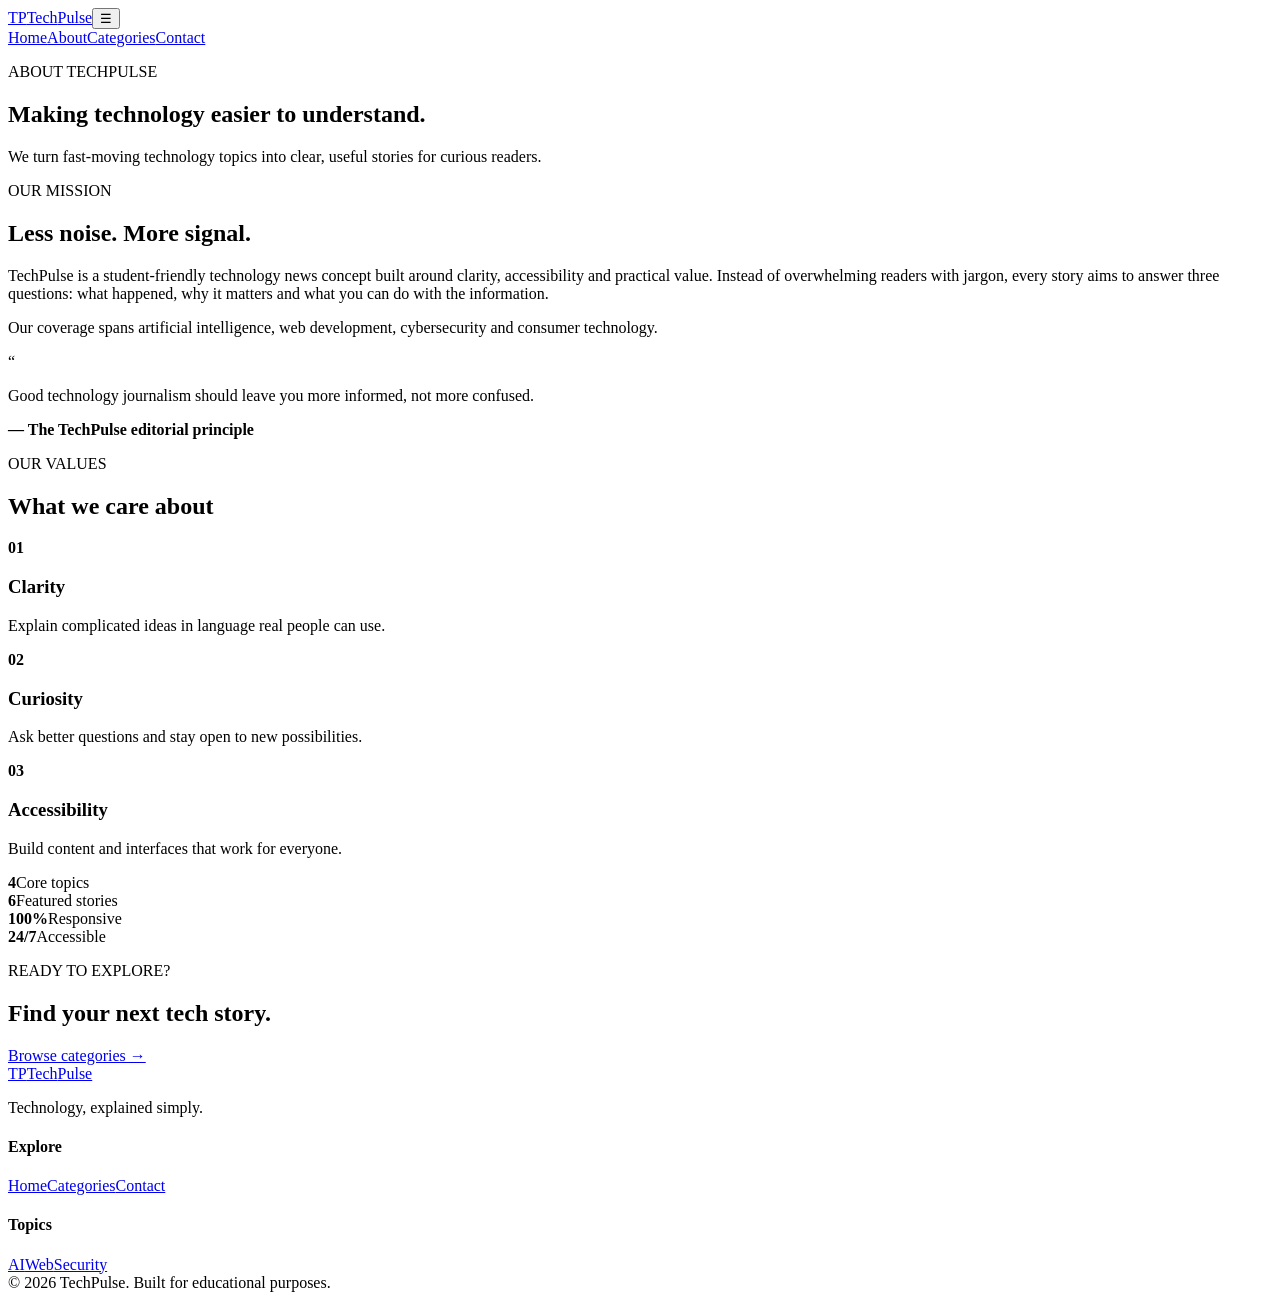
==== about.html @ f01180f7 "Add TechPulse final project" ====
<!DOCTYPE html>
<html lang="en">
<head>
  <meta charset="UTF-8"><meta name="viewport" content="width=device-width, initial-scale=1.0">
  <meta name="description" content="Learn about TechPulse and its mission to make technology news easy to understand.">
  <title>About | TechPulse</title><link rel="stylesheet" href="css/style.css">
</head>
<body>
<header class="site-header"><div class="container nav-wrap"><a class="brand" href="index.html"><span class="brand-mark">TP</span><span>Tech<span>Pulse</span></span></a><button class="menu-toggle" aria-label="Toggle navigation" aria-expanded="false">☰</button><nav class="nav"><a href="index.html">Home</a><a class="active" href="about.html">About</a><a href="services.html">Categories</a><a href="contact.html">Contact</a></nav></div></header>
<main>
<section class="page-hero"><div class="container"><p class="eyebrow">ABOUT TECHPULSE</p><h1>Making technology <span>easier to understand.</span></h1><p>We turn fast-moving technology topics into clear, useful stories for curious readers.</p></div></section>
<section class="section"><div class="container two-col"><div><p class="eyebrow">OUR MISSION</p><h2>Less noise. More signal.</h2><p>TechPulse is a student-friendly technology news concept built around clarity, accessibility and practical value. Instead of overwhelming readers with jargon, every story aims to answer three questions: what happened, why it matters and what you can do with the information.</p><p>Our coverage spans artificial intelligence, web development, cybersecurity and consumer technology.</p></div><div class="quote-card"><div class="quote-mark">“</div><p>Good technology journalism should leave you more informed, not more confused.</p><strong>— The TechPulse editorial principle</strong></div></div></section>
<section class="section muted"><div class="container"><div class="section-head"><div><p class="eyebrow">OUR VALUES</p><h2>What we care about</h2></div></div><div class="value-grid"><div class="value"><b>01</b><h3>Clarity</h3><p>Explain complicated ideas in language real people can use.</p></div><div class="value"><b>02</b><h3>Curiosity</h3><p>Ask better questions and stay open to new possibilities.</p></div><div class="value"><b>03</b><h3>Accessibility</h3><p>Build content and interfaces that work for everyone.</p></div></div><div class="stats-grid"><div><strong>4</strong><span>Core topics</span></div><div><strong>6</strong><span>Featured stories</span></div><div><strong>100%</strong><span>Responsive</span></div><div><strong>24/7</strong><span>Accessible</span></div></div><div class="about-cta"><div><p class="eyebrow">READY TO EXPLORE?</p><h2>Find your next tech story.</h2></div><a class="btn" href="services.html">Browse categories →</a></div></div></section>
</main>
<footer class="footer"><div class="container footer-grid"><div><a class="brand" href="index.html"><span class="brand-mark">TP</span><span>Tech<span>Pulse</span></span></a><p>Technology, explained simply.</p></div><div><h4>Explore</h4><a href="index.html">Home</a><a href="services.html">Categories</a><a href="contact.html">Contact</a></div><div><h4>Topics</h4><a href="services.html#ai">AI</a><a href="services.html#web">Web</a><a href="services.html#security">Security</a></div></div><div class="container copyright">© 2026 TechPulse. Built for educational purposes.</div></footer>
<script src="js/script.js"></script></body></html>
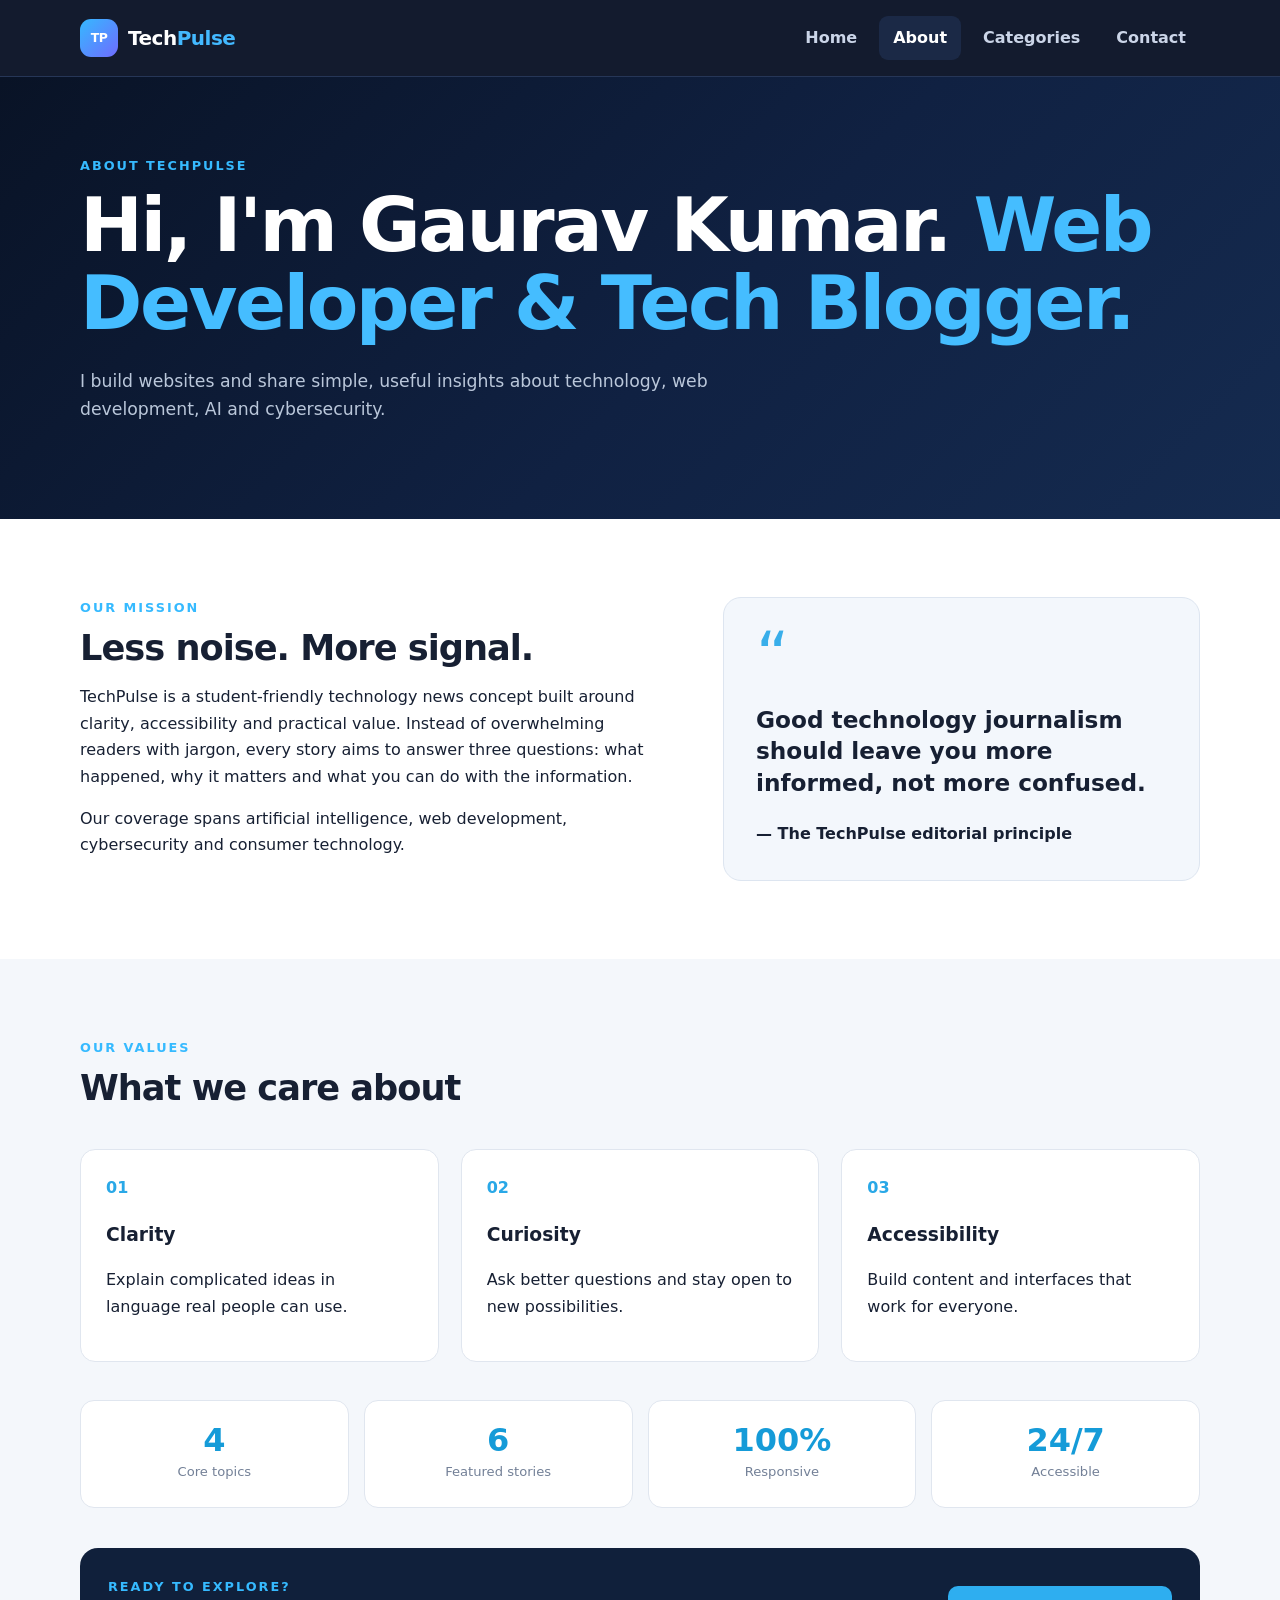
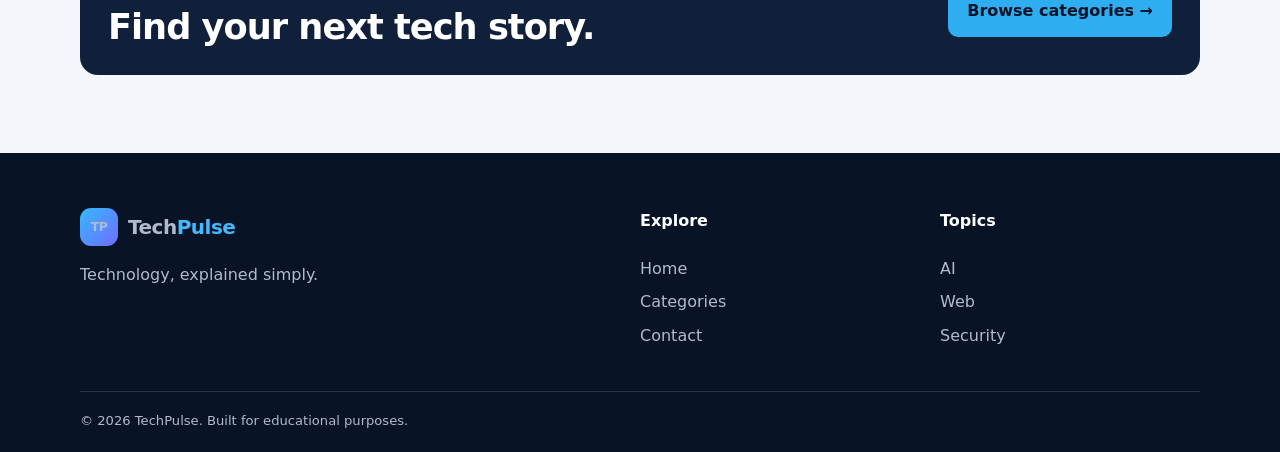
==== commit 1b5dc671: "Update about.html" ====
--- a/about.html
+++ b/about.html
@@ -8,9 +8,9 @@
 <body>
 <header class="site-header"><div class="container nav-wrap"><a class="brand" href="index.html"><span class="brand-mark">TP</span><span>Tech<span>Pulse</span></span></a><button class="menu-toggle" aria-label="Toggle navigation" aria-expanded="false">☰</button><nav class="nav"><a href="index.html">Home</a><a class="active" href="about.html">About</a><a href="services.html">Categories</a><a href="contact.html">Contact</a></nav></div></header>
 <main>
-<section class="page-hero"><div class="container"><p class="eyebrow">ABOUT TECHPULSE</p><h1>Making technology <span>easier to understand.</span></h1><p>We turn fast-moving technology topics into clear, useful stories for curious readers.</p></div></section>
+<section class="page-hero"><div class="container"><p class="eyebrow">ABOUT TECHPULSE</p><h1>Hi, I'm Gaurav Kumar. <span>Web Developer & Tech Blogger.</span></h1><p>I build websites and share simple, useful insights about technology, web development, AI and cybersecurity.</p></div></section>
 <section class="section"><div class="container two-col"><div><p class="eyebrow">OUR MISSION</p><h2>Less noise. More signal.</h2><p>TechPulse is a student-friendly technology news concept built around clarity, accessibility and practical value. Instead of overwhelming readers with jargon, every story aims to answer three questions: what happened, why it matters and what you can do with the information.</p><p>Our coverage spans artificial intelligence, web development, cybersecurity and consumer technology.</p></div><div class="quote-card"><div class="quote-mark">“</div><p>Good technology journalism should leave you more informed, not more confused.</p><strong>— The TechPulse editorial principle</strong></div></div></section>
 <section class="section muted"><div class="container"><div class="section-head"><div><p class="eyebrow">OUR VALUES</p><h2>What we care about</h2></div></div><div class="value-grid"><div class="value"><b>01</b><h3>Clarity</h3><p>Explain complicated ideas in language real people can use.</p></div><div class="value"><b>02</b><h3>Curiosity</h3><p>Ask better questions and stay open to new possibilities.</p></div><div class="value"><b>03</b><h3>Accessibility</h3><p>Build content and interfaces that work for everyone.</p></div></div><div class="stats-grid"><div><strong>4</strong><span>Core topics</span></div><div><strong>6</strong><span>Featured stories</span></div><div><strong>100%</strong><span>Responsive</span></div><div><strong>24/7</strong><span>Accessible</span></div></div><div class="about-cta"><div><p class="eyebrow">READY TO EXPLORE?</p><h2>Find your next tech story.</h2></div><a class="btn" href="services.html">Browse categories →</a></div></div></section>
 </main>
 <footer class="footer"><div class="container footer-grid"><div><a class="brand" href="index.html"><span class="brand-mark">TP</span><span>Tech<span>Pulse</span></span></a><p>Technology, explained simply.</p></div><div><h4>Explore</h4><a href="index.html">Home</a><a href="services.html">Categories</a><a href="contact.html">Contact</a></div><div><h4>Topics</h4><a href="services.html#ai">AI</a><a href="services.html#web">Web</a><a href="services.html#security">Security</a></div></div><div class="container copyright">© 2026 TechPulse. Built for educational purposes.</div></footer>
-<script src="js/script.js"></script></body></html>+<script src="js/script.js"></script></body></html>
--- a/css/style.css
+++ b/css/style.css
@@ -0,0 +1,12 @@
+*{box-sizing:border-box}html{scroll-behavior:smooth}body{margin:0;font-family:Inter,system-ui,-apple-system,BlinkMacSystemFont,"Segoe UI",sans-serif;color:#172033;background:#fff;line-height:1.65}a{text-decoration:none;color:inherit}.container{width:min(1120px,92%);margin:auto}.site-header{position:sticky;top:0;z-index:50;background:rgba(10,18,38,.96);backdrop-filter:blur(12px);color:#fff;border-bottom:1px solid #263657}.nav-wrap{min-height:76px;display:flex;align-items:center;justify-content:space-between}.brand{display:flex;align-items:center;gap:10px;font-size:1.25rem;font-weight:800;letter-spacing:-.5px}.brand>span:last-child>span{color:#43b9ff}.brand-mark{display:grid;place-items:center;width:38px;height:38px;border-radius:11px;background:linear-gradient(135deg,#35b9ff,#6f6cff);font-size:.78rem}.nav{display:flex;gap:8px;align-items:center}.nav a{padding:9px 14px;border-radius:9px;color:#cbd5e8;font-weight:600}.nav a:hover,.nav a.active{color:#fff;background:#1b2946}.menu-toggle{display:none;background:none;border:0;color:#fff;font-size:1.6rem}.hero,.page-hero{background:linear-gradient(135deg,#091326 0%,#102142 55%,#152b50 100%);color:#fff}.hero{padding:88px 0}.hero-grid{display:grid;grid-template-columns:1.1fr .9fr;gap:50px;align-items:center}.eyebrow{margin:0 0 10px;color:#36baff;font-size:.8rem;font-weight:800;letter-spacing:2px}.hero h1,.page-hero h1{font-size:clamp(2.5rem,6vw,4.7rem);line-height:1.04;letter-spacing:-2.5px;margin:0 0 24px}.hero h1 span,.page-hero h1 span{color:#45bdff}.hero-copy{max-width:640px;color:#b9c6dc;font-size:1.1rem;margin-bottom:32px}.btn{display:inline-block;border:0;border-radius:10px;padding:12px 19px;background:#2eaef0;color:#061326;font-weight:800;cursor:pointer;transition:.2s}.btn:hover{transform:translateY(-2px);filter:brightness(1.08)}.hero-art{height:360px;position:relative;display:grid;place-items:center}.core{width:140px;height:140px;border-radius:50%;display:grid;place-items:center;text-align:center;background:linear-gradient(135deg,#45c4ff,#726dff);box-shadow:0 0 70px rgba(59,184,255,.35);font-size:2rem;font-weight:900;line-height:1}.core small{font-size:.65rem;letter-spacing:2px}.orbit{position:absolute;border:1px solid rgba(78,190,255,.35);border-radius:50%;transform:rotate(-20deg)}.orbit-one{width:300px;height:140px}.orbit-two{width:210px;height:300px}.chip{position:absolute;width:55px;height:55px;border:1px solid #3d75a4;background:#132847;border-radius:14px;display:grid;place-items:center;color:#55c5ff;font-weight:800}.chip-a{top:50px;left:20%}.chip-b{right:8%;top:42%}.chip-c{bottom:55px;left:22%}.section{padding:78px 0}.muted{background:#f4f7fb}.section-head{display:flex;align-items:end;justify-content:space-between;gap:20px;margin-bottom:26px}.section h2,.two-col h2,.contact-grid h2{font-size:2.2rem;line-height:1.15;margin:0 0 15px;letter-spacing:-1px}.search-box input{width:250px;padding:12px 14px;border:1px solid #d6deeb;border-radius:10px;font:inherit}.category-row{display:flex;flex-wrap:wrap;gap:8px;margin-bottom:26px}.filter{border:1px solid #d6deeb;background:#fff;padding:8px 15px;border-radius:99px;cursor:pointer;font-weight:700;color:#536079}.filter.active,.filter:hover{background:#172844;color:#fff;border-color:#172844}.news-grid{display:grid;grid-template-columns:repeat(3,1fr);gap:22px}.news-card{overflow:hidden;border:1px solid #e0e6ef;border-radius:16px;background:#fff;box-shadow:0 8px 28px rgba(23,32,51,.05);transition:.2s}.news-card:hover{transform:translateY(-5px);box-shadow:0 15px 35px rgba(23,32,51,.11)}.card-image{height:180px;display:grid;place-items:center;font-size:2.4rem;font-weight:900;color:#fff}.ai-art{background:linear-gradient(135deg,#173a68,#6c5ce7)}.web-art{background:linear-gradient(135deg,#0c526c,#22a6a8)}.security-art{background:linear-gradient(135deg,#3a234e,#c24e72)}.gadget-art{background:linear-gradient(135deg,#183f38,#75a86a)}.model-art{background:linear-gradient(135deg,#3e306e,#d05a9b)}.mobile-art{background:linear-gradient(135deg,#24446e,#42a5d9)}.card-body{padding:20px}.tag{display:inline-block;font-size:.72rem;letter-spacing:1.2px;font-weight:900;color:#158cc7}.card-body h3{font-size:1.2rem;line-height:1.3;margin:8px 0}.card-body p{color:#68748a;margin:0 0 16px}.meta{font-size:.78rem;color:#8a94a6}.newsletter{background:#101c34;color:#fff;padding:52px 0}.newsletter-inner{display:flex;align-items:center;justify-content:space-between;gap:30px}.newsletter h2{margin:0;font-size:1.8rem}.inline-form{display:flex;gap:8px}.inline-form input{min-width:260px;border:0;border-radius:10px;padding:13px;font:inherit}.footer{background:#091326;color:#aebbd0;padding:55px 0 20px}.footer-grid{display:grid;grid-template-columns:2fr 1fr 1fr;gap:40px}.footer h4{color:#fff;margin-top:0}.footer a:not(.brand){display:block;margin:7px 0;color:#aebbd0}.footer a:hover{color:#45bdff}.copyright{border-top:1px solid #24324b;margin-top:35px;padding-top:18px;font-size:.82rem}.page-hero{padding:78px 0}.page-hero p:not(.eyebrow){max-width:700px;color:#bac7da;font-size:1.08rem}.two-col,.contact-grid{display:grid;grid-template-columns:1.1fr .9fr;gap:60px;align-items:start}.quote-card{background:#f3f7fc;border:1px solid #dde5f0;border-radius:18px;padding:32px}.quote-mark{font-size:4rem;color:#38aeea;line-height:.8}.quote-card p{font-size:1.45rem;font-weight:700;line-height:1.35}.value-grid{display:grid;grid-template-columns:repeat(3,1fr);gap:22px}.value{background:#fff;padding:25px;border-radius:15px;border:1px solid #e0e6ef}.value b{color:#29a8e7}.value h3{margin-bottom:5px}.topic{display:grid;grid-template-columns:180px 1fr;gap:30px;padding:28px;border:1px solid #e0e6ef;border-radius:18px;margin-bottom:20px;align-items:center}.topic-icon{height:150px;border-radius:15px;display:grid;place-items:center;color:#fff;font-size:2rem;font-weight:900}.topic h2{margin:5px 0 8px}.topic p{color:#68748a}.text-link{color:#118fcf;font-weight:800}.contact-detail{padding:15px 0;border-bottom:1px solid #e2e8f0}.contact-detail b{display:block}.contact-detail span{color:#68748a}.contact-form{background:#f5f8fc;border:1px solid #dfe6f0;padding:28px;border-radius:18px}.contact-form label{display:block;font-weight:700;margin-bottom:16px}.contact-form input,.contact-form textarea{display:block;width:100%;margin-top:7px;border:1px solid #ccd6e4;border-radius:9px;padding:12px;font:inherit;background:#fff}.form-row{display:grid;grid-template-columns:1fr 1fr;gap:15px}.form-note{font-size:.8rem;color:#7a8598;margin-bottom:0}.error{border-color:#d94b67!important;background:#fff8fa!important}.no-results{padding:30px;text-align:center;color:#68748a}.toast{position:fixed;right:20px;bottom:20px;background:#10203b;color:#fff;padding:13px 18px;border-radius:10px;box-shadow:0 10px 30px #0002;opacity:0;pointer-events:none;transform:translateY(15px);transition:.25s;z-index:100}.toast.show{opacity:1;transform:none}.sr-only{position:absolute;width:1px;height:1px;padding:0;margin:-1px;overflow:hidden;clip:rect(0,0,0,0);white-space:nowrap;border:0}@media(max-width:800px){.nav{display:none;position:absolute;top:76px;left:0;right:0;background:#0a1226;padding:12px 4%;flex-direction:column;align-items:stretch}.nav.open{display:flex}.nav a{padding:12px}.menu-toggle{display:block}.hero{padding:60px 0}.hero-grid,.two-col,.contact-grid{grid-template-columns:1fr}.hero-art{height:280px;order:-1}.news-grid{grid-template-columns:1fr 1fr}.newsletter-inner{align-items:stretch;flex-direction:column}.inline-form{flex-direction:column}.inline-form input{min-width:0}.section-head{align-items:stretch;flex-direction:column}.search-box input{width:100%}.value-grid{grid-template-columns:1fr}.topic{grid-template-columns:1fr}.topic-icon{height:120px}.footer-grid{grid-template-columns:1fr 1fr}}@media(max-width:520px){.news-grid{grid-template-columns:1fr}.hero h1,.page-hero h1{letter-spacing:-1.5px}.hero-art{transform:scale(.85)}.form-row{grid-template-columns:1fr}.section{padding:58px 0}}
+
+.news-card{cursor:pointer}.news-card:focus-visible{outline:3px solid #38b8f4;outline-offset:3px}
+.article-modal{position:fixed;inset:0;display:none;align-items:center;justify-content:center;padding:20px;z-index:200}
+.article-modal.open{display:flex}.modal-backdrop{position:absolute;inset:0;background:rgba(4,10,24,.78);backdrop-filter:blur(5px)}
+.modal-content{position:relative;width:min(680px,100%);max-height:90vh;overflow:auto;background:#fff;border-radius:18px;padding:34px;box-shadow:0 25px 80px rgba(0,0,0,.35);z-index:1}
+.modal-content h2{font-size:2rem;line-height:1.15;margin:8px 0}.modal-meta{color:#748096;font-size:.9rem}.modal-divider{height:1px;background:#e1e7ef;margin:22px 0}.modal-content>p:not(.modal-meta):not(.modal-extra){font-size:1.05rem;color:#46536a}.modal-extra{margin-top:24px;padding:15px;background:#f4f7fb;border-radius:10px;color:#6a768a;font-size:.85rem}.modal-close{position:absolute;right:18px;top:14px;border:0;background:#eef3f8;color:#26334b;width:38px;height:38px;border-radius:50%;font-size:1.6rem;line-height:1;cursor:pointer}.modal-close:hover{background:#dfe8f2}
+body.modal-open{overflow:hidden}
+
+.stats-grid{display:grid;grid-template-columns:repeat(4,1fr);gap:15px;margin:38px 0}.stats-grid div{background:#fff;border:1px solid #e0e6ef;border-radius:14px;padding:22px;text-align:center}.stats-grid strong{display:block;font-size:2rem;color:#159bd8;line-height:1.1}.stats-grid span{font-size:.82rem;color:#738097}.about-cta{margin-top:40px;padding:28px;border-radius:18px;background:#10203b;color:#fff;display:flex;align-items:center;justify-content:space-between;gap:20px}.about-cta h2{margin:0}.contact-form button:disabled{opacity:.65;cursor:wait;transform:none}
+@media(max-width:800px){.stats-grid{grid-template-columns:1fr 1fr}.about-cta{align-items:flex-start;flex-direction:column}}
+@media(max-width:520px){.stats-grid{grid-template-columns:1fr 1fr}}
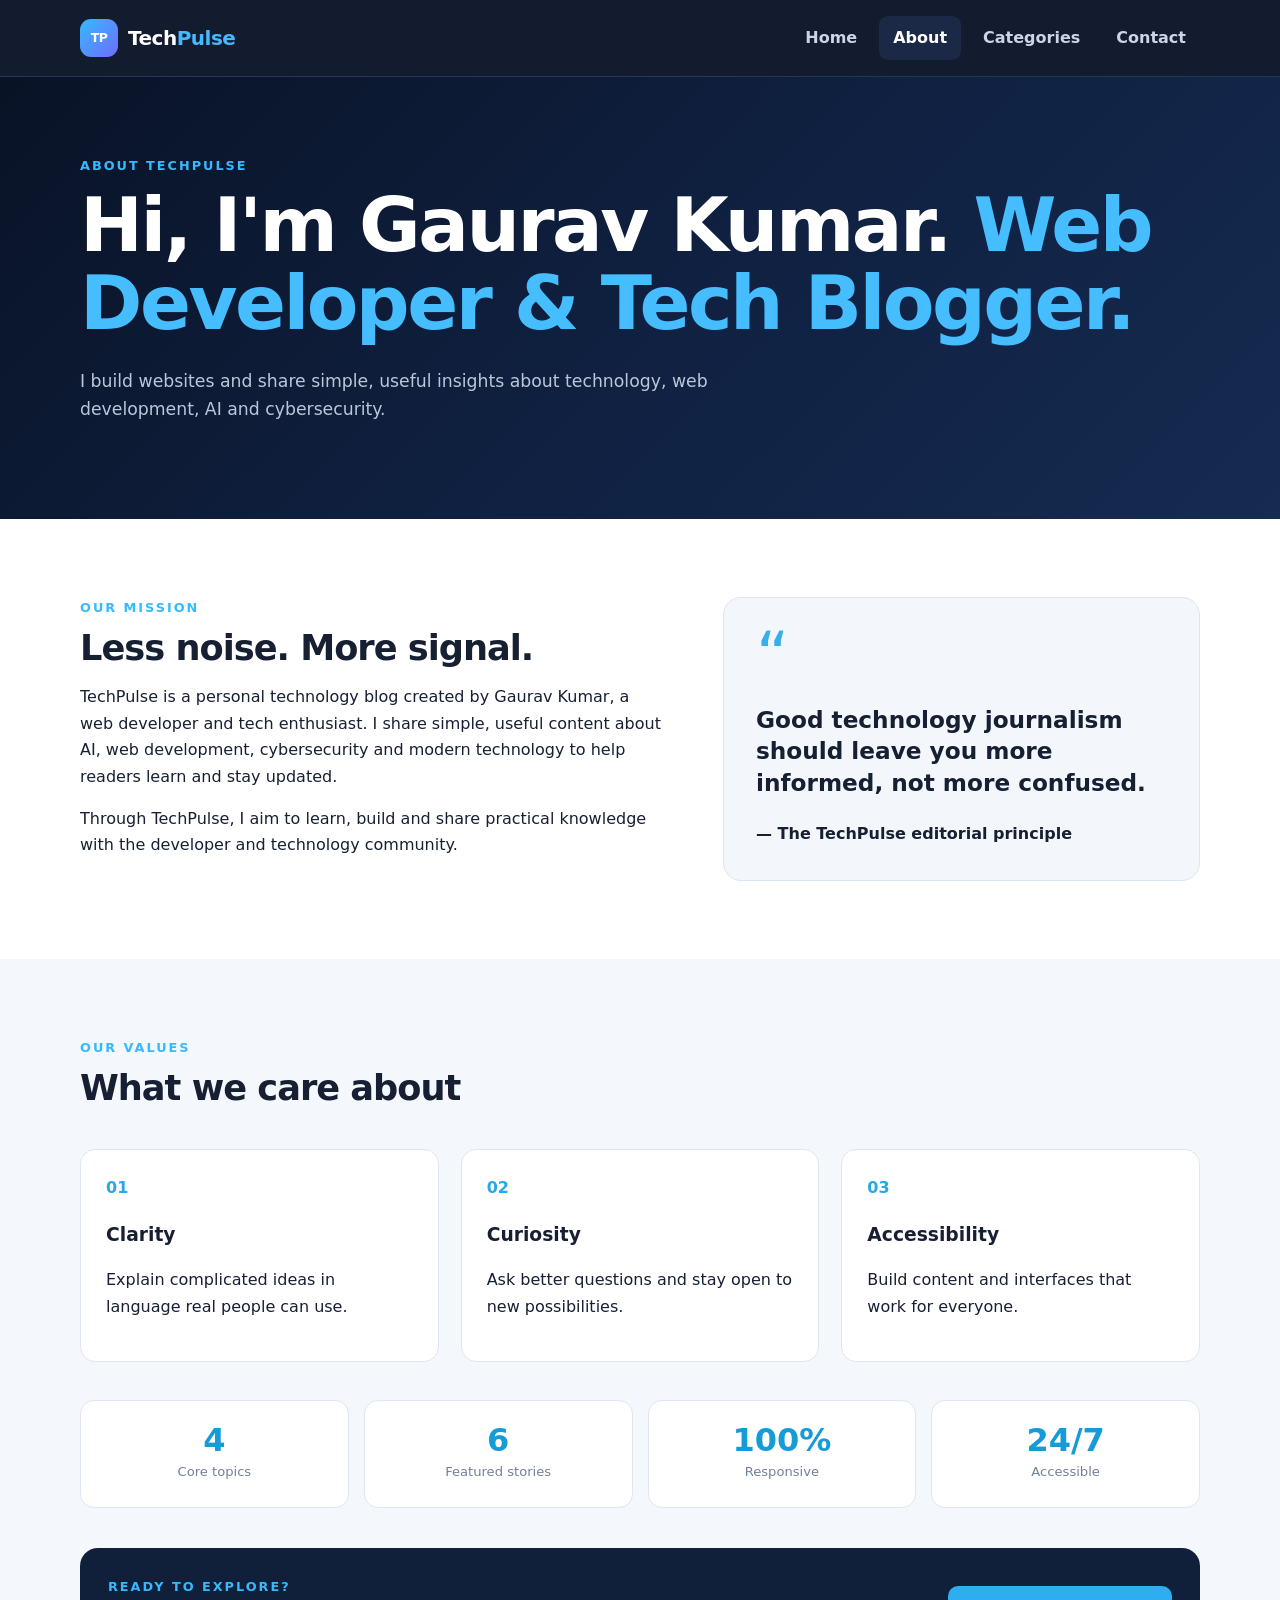
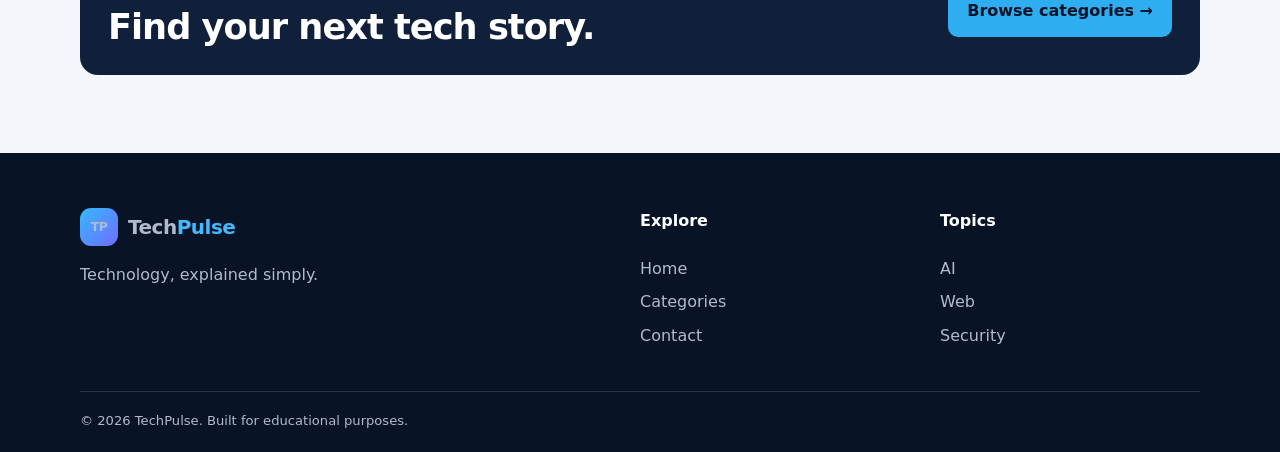
==== commit 0e4cbe23: "Update about.html" ====
--- a/about.html
+++ b/about.html
@@ -9,7 +9,7 @@
 <header class="site-header"><div class="container nav-wrap"><a class="brand" href="index.html"><span class="brand-mark">TP</span><span>Tech<span>Pulse</span></span></a><button class="menu-toggle" aria-label="Toggle navigation" aria-expanded="false">☰</button><nav class="nav"><a href="index.html">Home</a><a class="active" href="about.html">About</a><a href="services.html">Categories</a><a href="contact.html">Contact</a></nav></div></header>
 <main>
 <section class="page-hero"><div class="container"><p class="eyebrow">ABOUT TECHPULSE</p><h1>Hi, I'm Gaurav Kumar. <span>Web Developer & Tech Blogger.</span></h1><p>I build websites and share simple, useful insights about technology, web development, AI and cybersecurity.</p></div></section>
-<section class="section"><div class="container two-col"><div><p class="eyebrow">OUR MISSION</p><h2>Less noise. More signal.</h2><p>TechPulse is a student-friendly technology news concept built around clarity, accessibility and practical value. Instead of overwhelming readers with jargon, every story aims to answer three questions: what happened, why it matters and what you can do with the information.</p><p>Our coverage spans artificial intelligence, web development, cybersecurity and consumer technology.</p></div><div class="quote-card"><div class="quote-mark">“</div><p>Good technology journalism should leave you more informed, not more confused.</p><strong>— The TechPulse editorial principle</strong></div></div></section>
+<section class="section"><div class="container two-col"><div><p class="eyebrow">OUR MISSION</p><h2>Less noise. More signal.</h2><p>TechPulse is a personal technology blog created by Gaurav Kumar, a web developer and tech enthusiast. I share simple, useful content about AI, web development, cybersecurity and modern technology to help readers learn and stay updated.</p><p>Through TechPulse, I aim to learn, build and share practical knowledge with the developer and technology community.</p></div><div class="quote-card"><div class="quote-mark">“</div><p>Good technology journalism should leave you more informed, not more confused.</p><strong>— The TechPulse editorial principle</strong></div></div></section>
 <section class="section muted"><div class="container"><div class="section-head"><div><p class="eyebrow">OUR VALUES</p><h2>What we care about</h2></div></div><div class="value-grid"><div class="value"><b>01</b><h3>Clarity</h3><p>Explain complicated ideas in language real people can use.</p></div><div class="value"><b>02</b><h3>Curiosity</h3><p>Ask better questions and stay open to new possibilities.</p></div><div class="value"><b>03</b><h3>Accessibility</h3><p>Build content and interfaces that work for everyone.</p></div></div><div class="stats-grid"><div><strong>4</strong><span>Core topics</span></div><div><strong>6</strong><span>Featured stories</span></div><div><strong>100%</strong><span>Responsive</span></div><div><strong>24/7</strong><span>Accessible</span></div></div><div class="about-cta"><div><p class="eyebrow">READY TO EXPLORE?</p><h2>Find your next tech story.</h2></div><a class="btn" href="services.html">Browse categories →</a></div></div></section>
 </main>
 <footer class="footer"><div class="container footer-grid"><div><a class="brand" href="index.html"><span class="brand-mark">TP</span><span>Tech<span>Pulse</span></span></a><p>Technology, explained simply.</p></div><div><h4>Explore</h4><a href="index.html">Home</a><a href="services.html">Categories</a><a href="contact.html">Contact</a></div><div><h4>Topics</h4><a href="services.html#ai">AI</a><a href="services.html#web">Web</a><a href="services.html#security">Security</a></div></div><div class="container copyright">© 2026 TechPulse. Built for educational purposes.</div></footer>
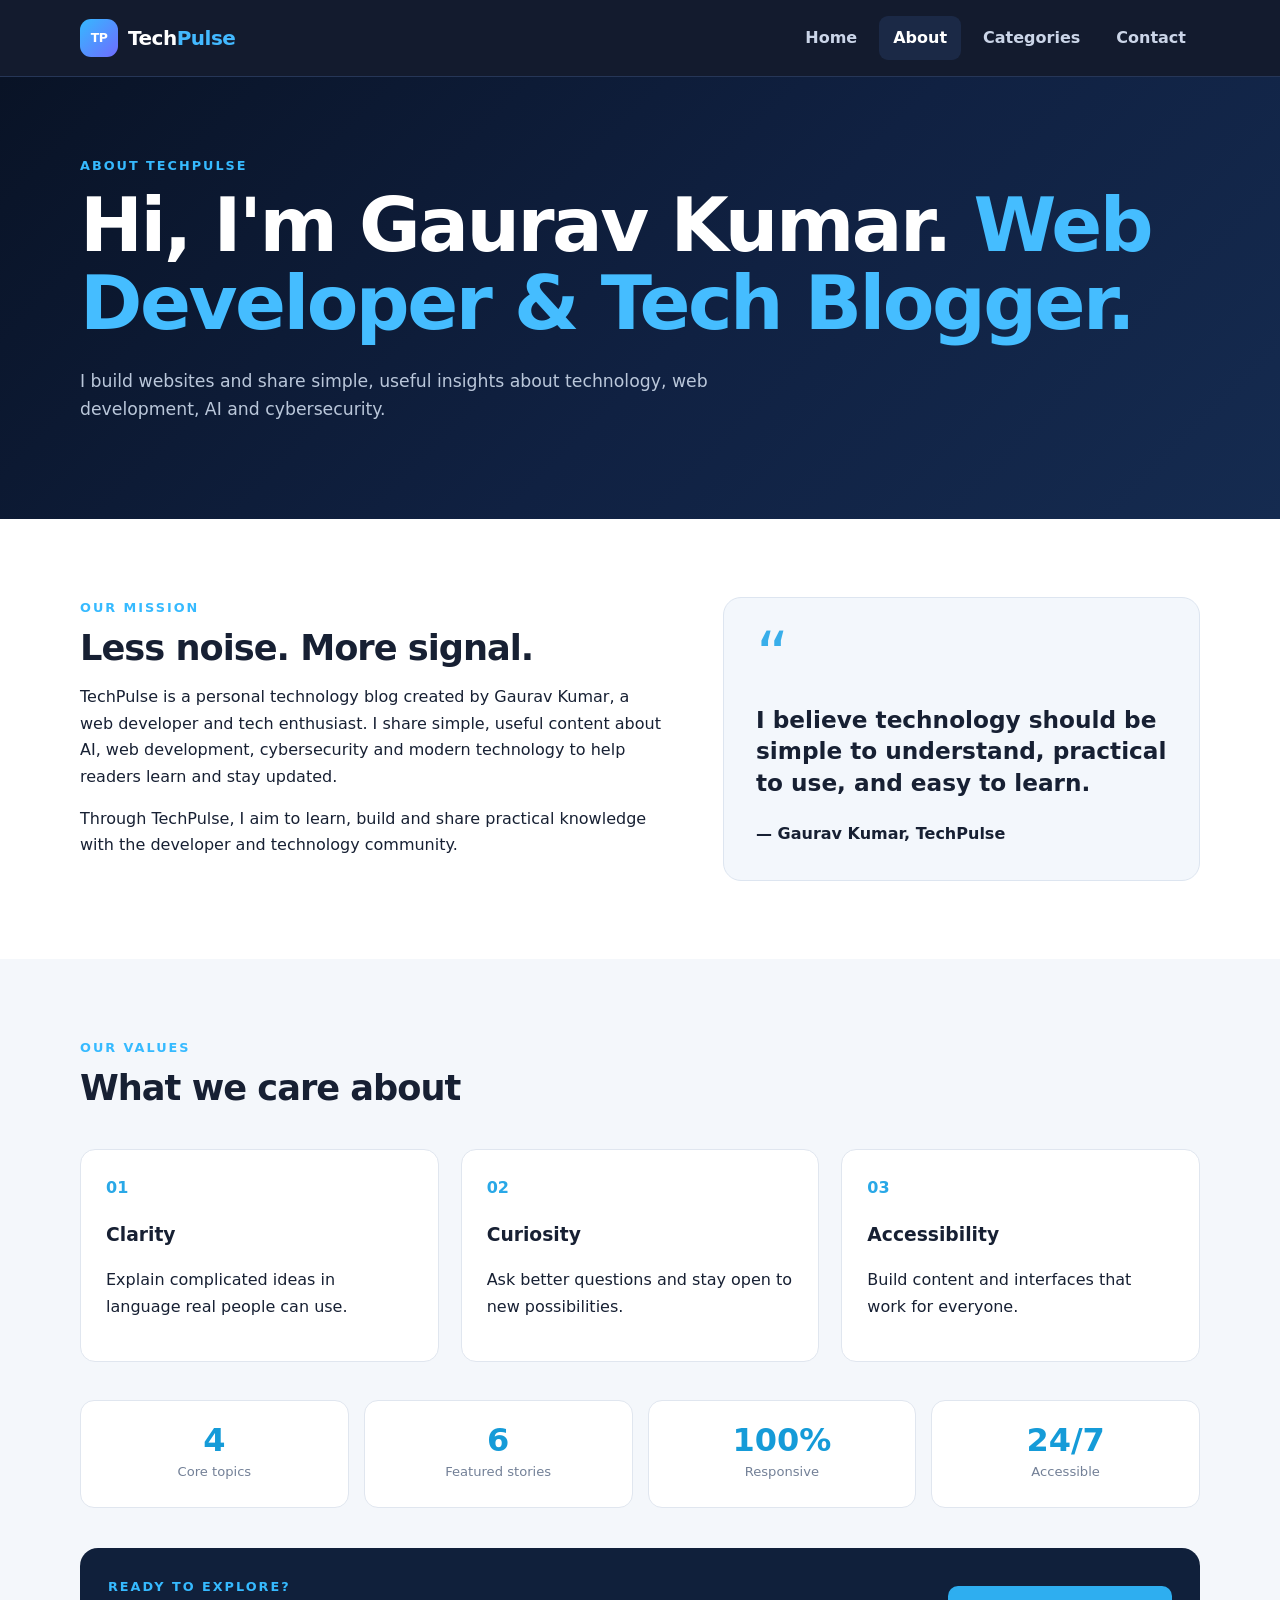
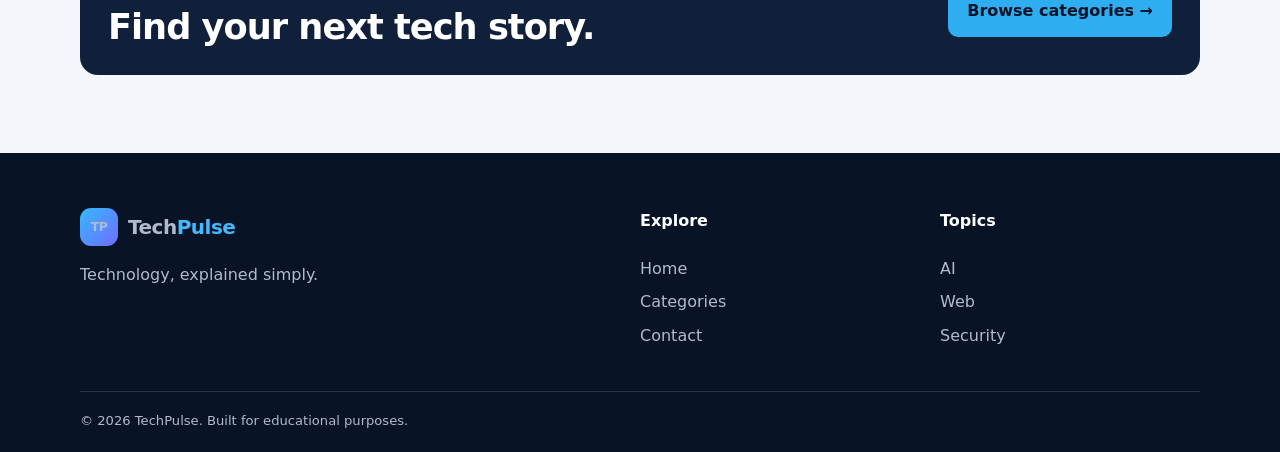
==== commit 3064fb66: "Update about.html" ====
--- a/about.html
+++ b/about.html
@@ -9,7 +9,9 @@
 <header class="site-header"><div class="container nav-wrap"><a class="brand" href="index.html"><span class="brand-mark">TP</span><span>Tech<span>Pulse</span></span></a><button class="menu-toggle" aria-label="Toggle navigation" aria-expanded="false">☰</button><nav class="nav"><a href="index.html">Home</a><a class="active" href="about.html">About</a><a href="services.html">Categories</a><a href="contact.html">Contact</a></nav></div></header>
 <main>
 <section class="page-hero"><div class="container"><p class="eyebrow">ABOUT TECHPULSE</p><h1>Hi, I'm Gaurav Kumar. <span>Web Developer & Tech Blogger.</span></h1><p>I build websites and share simple, useful insights about technology, web development, AI and cybersecurity.</p></div></section>
-<section class="section"><div class="container two-col"><div><p class="eyebrow">OUR MISSION</p><h2>Less noise. More signal.</h2><p>TechPulse is a personal technology blog created by Gaurav Kumar, a web developer and tech enthusiast. I share simple, useful content about AI, web development, cybersecurity and modern technology to help readers learn and stay updated.</p><p>Through TechPulse, I aim to learn, build and share practical knowledge with the developer and technology community.</p></div><div class="quote-card"><div class="quote-mark">“</div><p>Good technology journalism should leave you more informed, not more confused.</p><strong>— The TechPulse editorial principle</strong></div></div></section>
+<section class="section"><div class="container two-col"><div><p class="eyebrow">OUR MISSION</p><h2>Less noise. More signal.</h2><p>TechPulse is a personal technology blog created by Gaurav Kumar, a web developer and tech enthusiast. I share simple, useful content about AI, web development, cybersecurity and modern technology to help readers learn and stay updated.</p><p>Through TechPulse, I aim to learn, build and share practical knowledge with the developer and technology community.</p></div><div class="quote-card"><div class="quote-mark">“</div>
+<p>I believe technology should be simple to understand, practical to use, and easy to learn.</p>
+<strong>— Gaurav Kumar, TechPulse</strong></div></div></section>
 <section class="section muted"><div class="container"><div class="section-head"><div><p class="eyebrow">OUR VALUES</p><h2>What we care about</h2></div></div><div class="value-grid"><div class="value"><b>01</b><h3>Clarity</h3><p>Explain complicated ideas in language real people can use.</p></div><div class="value"><b>02</b><h3>Curiosity</h3><p>Ask better questions and stay open to new possibilities.</p></div><div class="value"><b>03</b><h3>Accessibility</h3><p>Build content and interfaces that work for everyone.</p></div></div><div class="stats-grid"><div><strong>4</strong><span>Core topics</span></div><div><strong>6</strong><span>Featured stories</span></div><div><strong>100%</strong><span>Responsive</span></div><div><strong>24/7</strong><span>Accessible</span></div></div><div class="about-cta"><div><p class="eyebrow">READY TO EXPLORE?</p><h2>Find your next tech story.</h2></div><a class="btn" href="services.html">Browse categories →</a></div></div></section>
 </main>
 <footer class="footer"><div class="container footer-grid"><div><a class="brand" href="index.html"><span class="brand-mark">TP</span><span>Tech<span>Pulse</span></span></a><p>Technology, explained simply.</p></div><div><h4>Explore</h4><a href="index.html">Home</a><a href="services.html">Categories</a><a href="contact.html">Contact</a></div><div><h4>Topics</h4><a href="services.html#ai">AI</a><a href="services.html#web">Web</a><a href="services.html#security">Security</a></div></div><div class="container copyright">© 2026 TechPulse. Built for educational purposes.</div></footer>
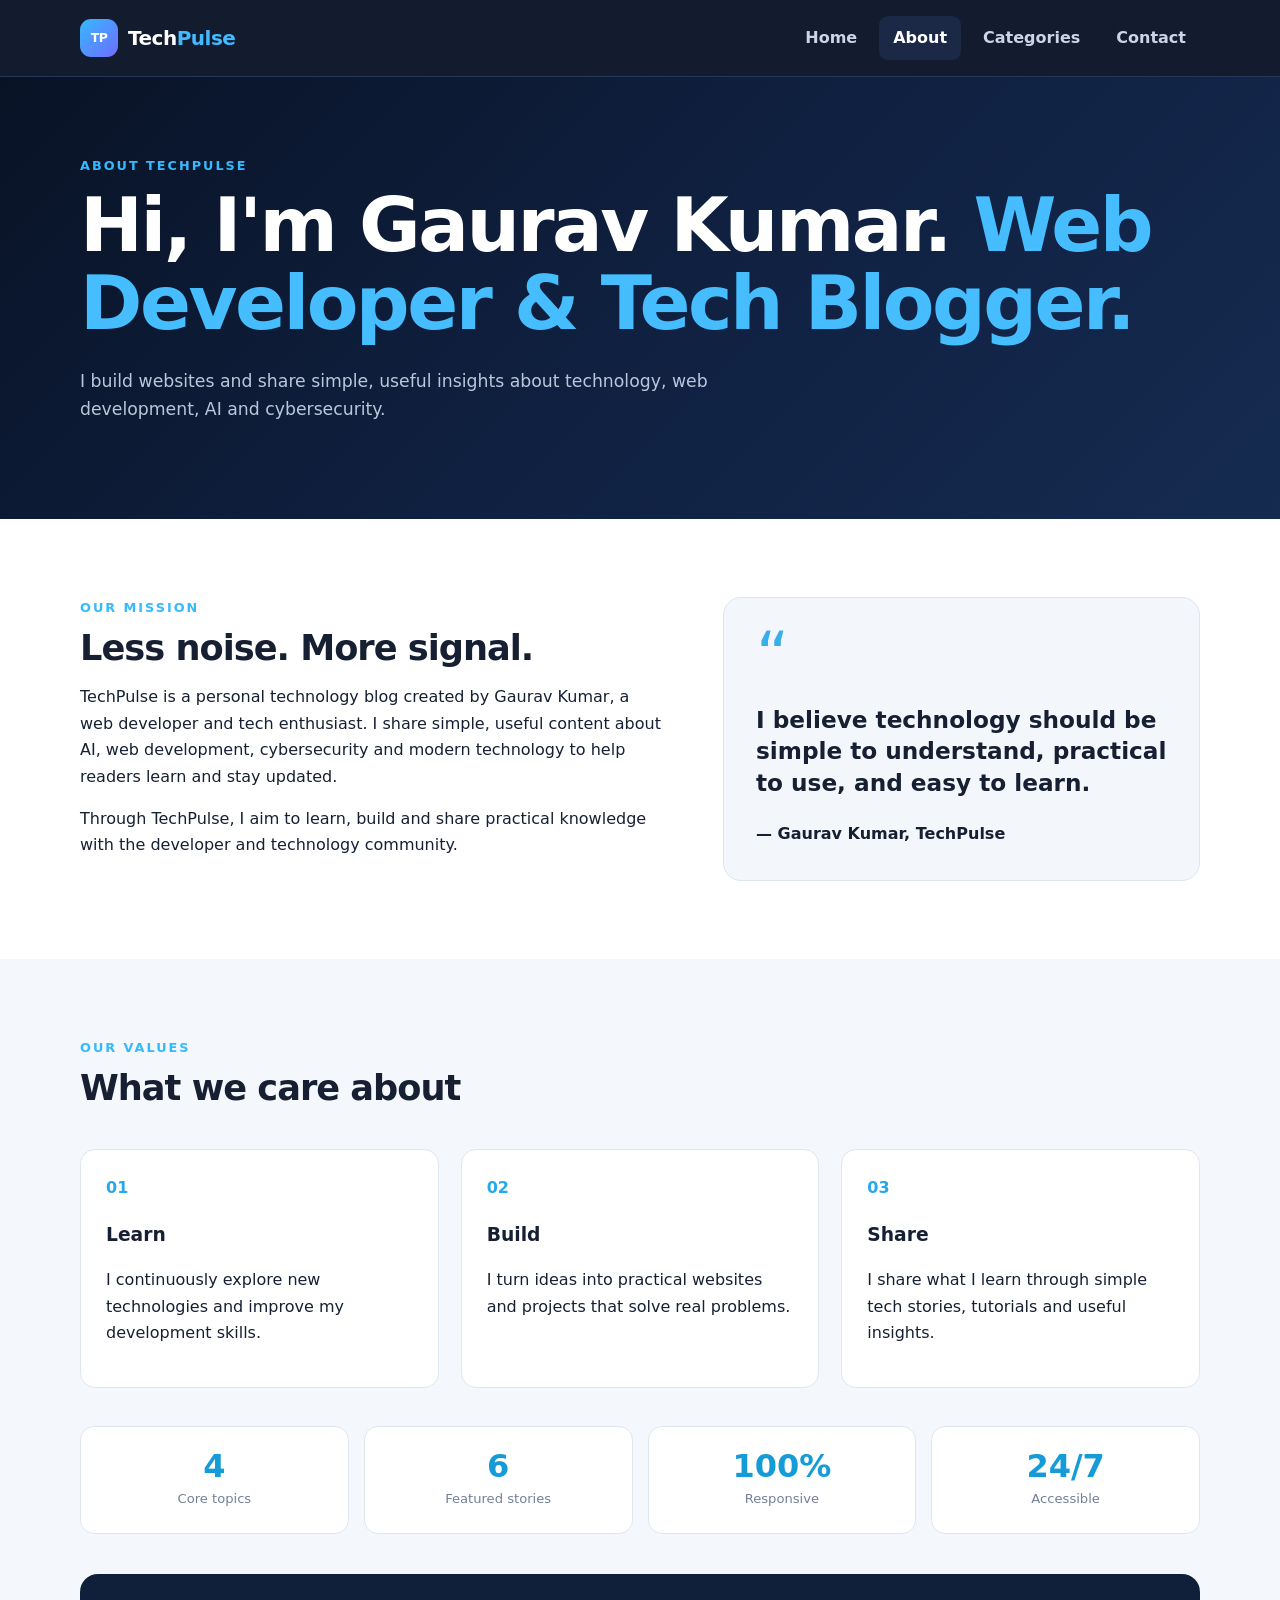
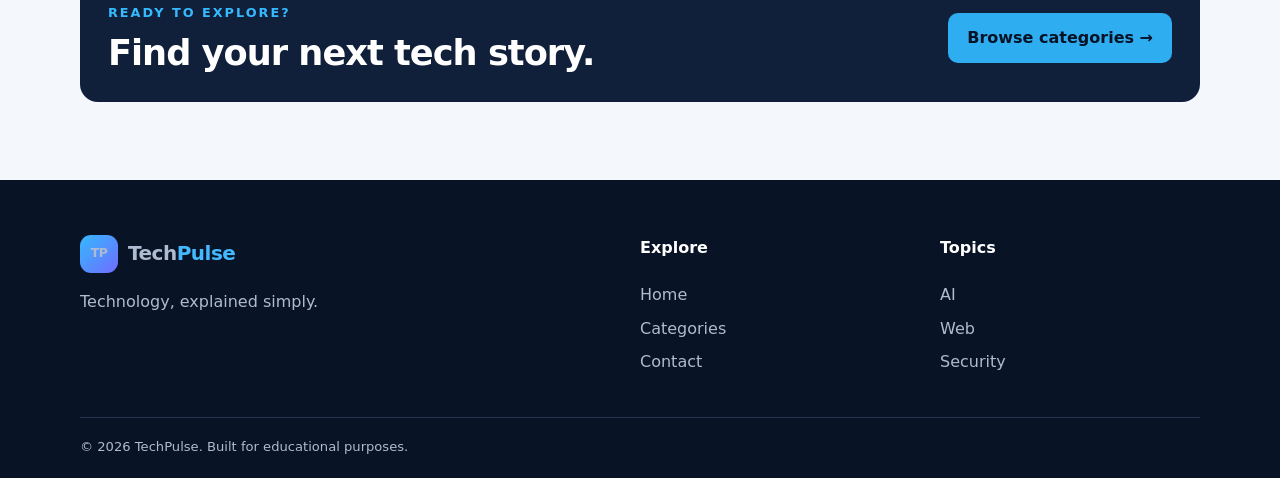
==== commit 7ecca33c: "Update about.html" ====
--- a/about.html
+++ b/about.html
@@ -12,7 +12,7 @@
 <section class="section"><div class="container two-col"><div><p class="eyebrow">OUR MISSION</p><h2>Less noise. More signal.</h2><p>TechPulse is a personal technology blog created by Gaurav Kumar, a web developer and tech enthusiast. I share simple, useful content about AI, web development, cybersecurity and modern technology to help readers learn and stay updated.</p><p>Through TechPulse, I aim to learn, build and share practical knowledge with the developer and technology community.</p></div><div class="quote-card"><div class="quote-mark">“</div>
 <p>I believe technology should be simple to understand, practical to use, and easy to learn.</p>
 <strong>— Gaurav Kumar, TechPulse</strong></div></div></section>
-<section class="section muted"><div class="container"><div class="section-head"><div><p class="eyebrow">OUR VALUES</p><h2>What we care about</h2></div></div><div class="value-grid"><div class="value"><b>01</b><h3>Clarity</h3><p>Explain complicated ideas in language real people can use.</p></div><div class="value"><b>02</b><h3>Curiosity</h3><p>Ask better questions and stay open to new possibilities.</p></div><div class="value"><b>03</b><h3>Accessibility</h3><p>Build content and interfaces that work for everyone.</p></div></div><div class="stats-grid"><div><strong>4</strong><span>Core topics</span></div><div><strong>6</strong><span>Featured stories</span></div><div><strong>100%</strong><span>Responsive</span></div><div><strong>24/7</strong><span>Accessible</span></div></div><div class="about-cta"><div><p class="eyebrow">READY TO EXPLORE?</p><h2>Find your next tech story.</h2></div><a class="btn" href="services.html">Browse categories →</a></div></div></section>
+<section class="section muted"><div class="container"><div class="section-head"><div><p class="eyebrow">OUR VALUES</p><h2>What we care about</h2></div></div><div class="value-grid"><div class="value"><b>01</b><h3>Learn</h3><p>I continuously explore new technologies and improve my development skills.</p></div><div class="value"><b>02</b><h3>Build</h3><p>I turn ideas into practical websites and projects that solve real problems.</p></div><div class="value"><b>03</b><h3>Share</h3><p>I share what I learn through simple tech stories, tutorials and useful insights.</p></div></div><div class="stats-grid"><div><strong>4</strong><span>Core topics</span></div><div><strong>6</strong><span>Featured stories</span></div><div><strong>100%</strong><span>Responsive</span></div><div><strong>24/7</strong><span>Accessible</span></div></div><div class="about-cta"><div><p class="eyebrow">READY TO EXPLORE?</p><h2>Find your next tech story.</h2></div><a class="btn" href="services.html">Browse categories →</a></div></div></section>
 </main>
 <footer class="footer"><div class="container footer-grid"><div><a class="brand" href="index.html"><span class="brand-mark">TP</span><span>Tech<span>Pulse</span></span></a><p>Technology, explained simply.</p></div><div><h4>Explore</h4><a href="index.html">Home</a><a href="services.html">Categories</a><a href="contact.html">Contact</a></div><div><h4>Topics</h4><a href="services.html#ai">AI</a><a href="services.html#web">Web</a><a href="services.html#security">Security</a></div></div><div class="container copyright">© 2026 TechPulse. Built for educational purposes.</div></footer>
 <script src="js/script.js"></script></body></html>
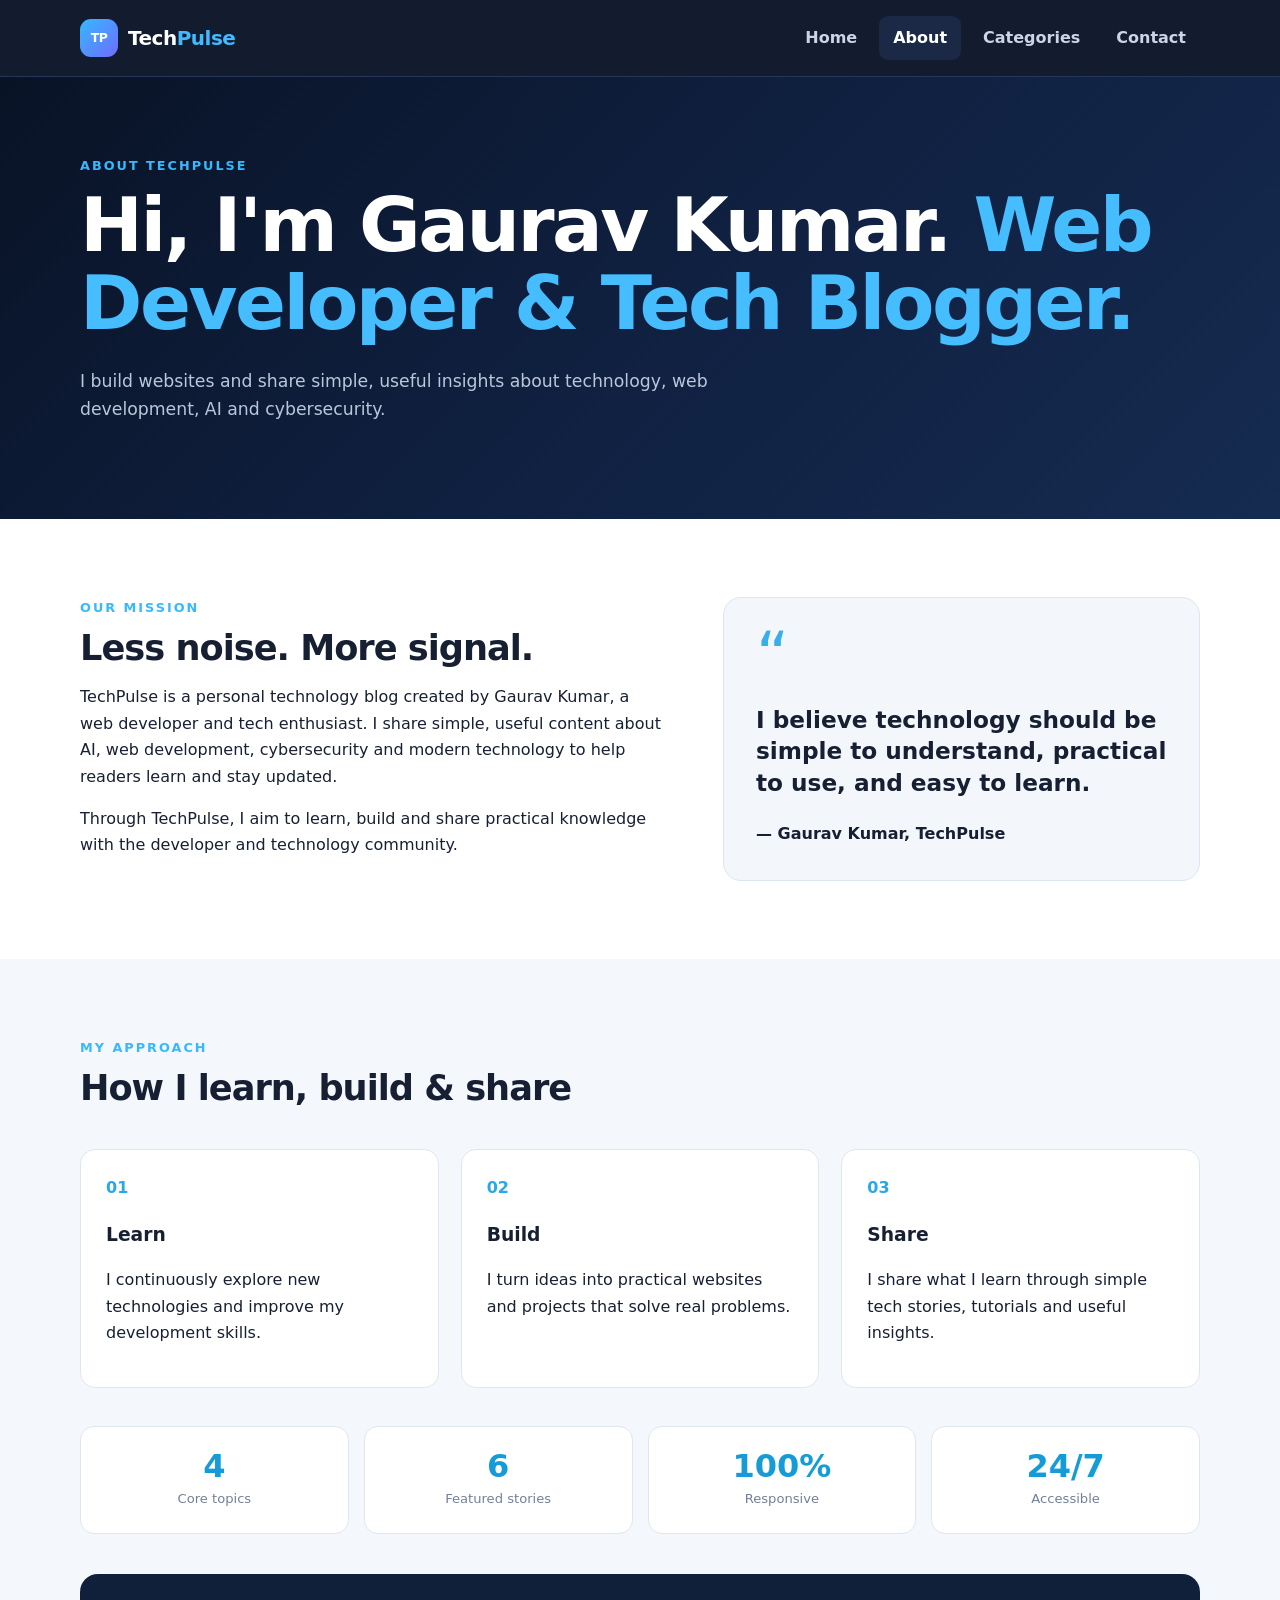
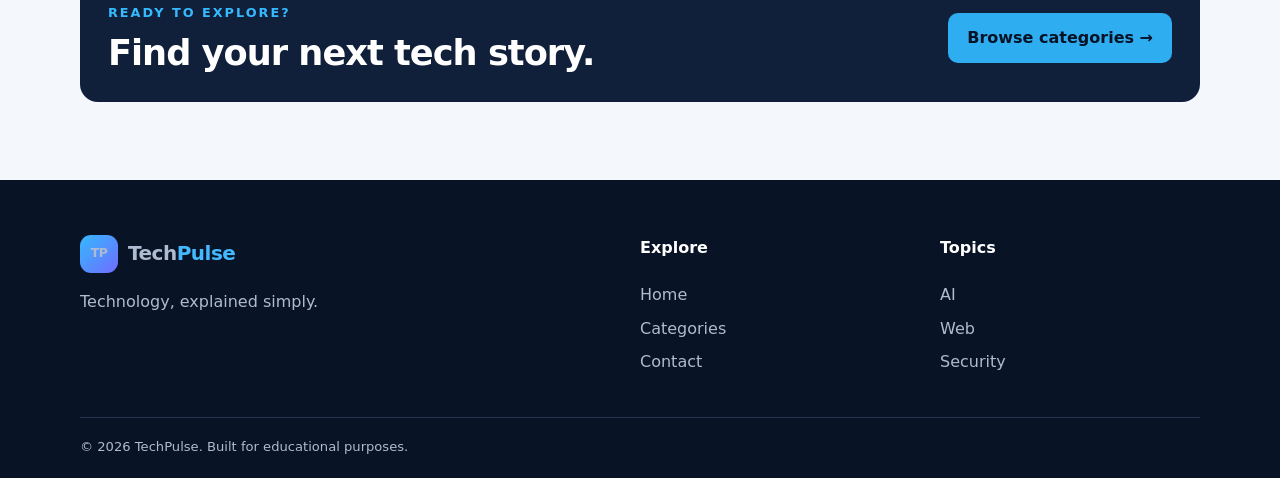
==== commit dd34c288: "Update about.html" ====
--- a/about.html
+++ b/about.html
@@ -12,7 +12,7 @@
 <section class="section"><div class="container two-col"><div><p class="eyebrow">OUR MISSION</p><h2>Less noise. More signal.</h2><p>TechPulse is a personal technology blog created by Gaurav Kumar, a web developer and tech enthusiast. I share simple, useful content about AI, web development, cybersecurity and modern technology to help readers learn and stay updated.</p><p>Through TechPulse, I aim to learn, build and share practical knowledge with the developer and technology community.</p></div><div class="quote-card"><div class="quote-mark">“</div>
 <p>I believe technology should be simple to understand, practical to use, and easy to learn.</p>
 <strong>— Gaurav Kumar, TechPulse</strong></div></div></section>
-<section class="section muted"><div class="container"><div class="section-head"><div><p class="eyebrow">OUR VALUES</p><h2>What we care about</h2></div></div><div class="value-grid"><div class="value"><b>01</b><h3>Learn</h3><p>I continuously explore new technologies and improve my development skills.</p></div><div class="value"><b>02</b><h3>Build</h3><p>I turn ideas into practical websites and projects that solve real problems.</p></div><div class="value"><b>03</b><h3>Share</h3><p>I share what I learn through simple tech stories, tutorials and useful insights.</p></div></div><div class="stats-grid"><div><strong>4</strong><span>Core topics</span></div><div><strong>6</strong><span>Featured stories</span></div><div><strong>100%</strong><span>Responsive</span></div><div><strong>24/7</strong><span>Accessible</span></div></div><div class="about-cta"><div><p class="eyebrow">READY TO EXPLORE?</p><h2>Find your next tech story.</h2></div><a class="btn" href="services.html">Browse categories →</a></div></div></section>
+<section class="section muted"><div class="container"><div class="section-head"><div><p class="eyebrow">MY APPROACH</p><h2>How I learn, build & share</h2></div></div><div class="value-grid"><div class="value"><b>01</b><h3>Learn</h3><p>I continuously explore new technologies and improve my development skills.</p></div><div class="value"><b>02</b><h3>Build</h3><p>I turn ideas into practical websites and projects that solve real problems.</p></div><div class="value"><b>03</b><h3>Share</h3><p>I share what I learn through simple tech stories, tutorials and useful insights.</p></div></div><div class="stats-grid"><div><strong>4</strong><span>Core topics</span></div><div><strong>6</strong><span>Featured stories</span></div><div><strong>100%</strong><span>Responsive</span></div><div><strong>24/7</strong><span>Accessible</span></div></div><div class="about-cta"><div><p class="eyebrow">READY TO EXPLORE?</p><h2>Find your next tech story.</h2></div><a class="btn" href="services.html">Browse categories →</a></div></div></section>
 </main>
 <footer class="footer"><div class="container footer-grid"><div><a class="brand" href="index.html"><span class="brand-mark">TP</span><span>Tech<span>Pulse</span></span></a><p>Technology, explained simply.</p></div><div><h4>Explore</h4><a href="index.html">Home</a><a href="services.html">Categories</a><a href="contact.html">Contact</a></div><div><h4>Topics</h4><a href="services.html#ai">AI</a><a href="services.html#web">Web</a><a href="services.html#security">Security</a></div></div><div class="container copyright">© 2026 TechPulse. Built for educational purposes.</div></footer>
 <script src="js/script.js"></script></body></html>
